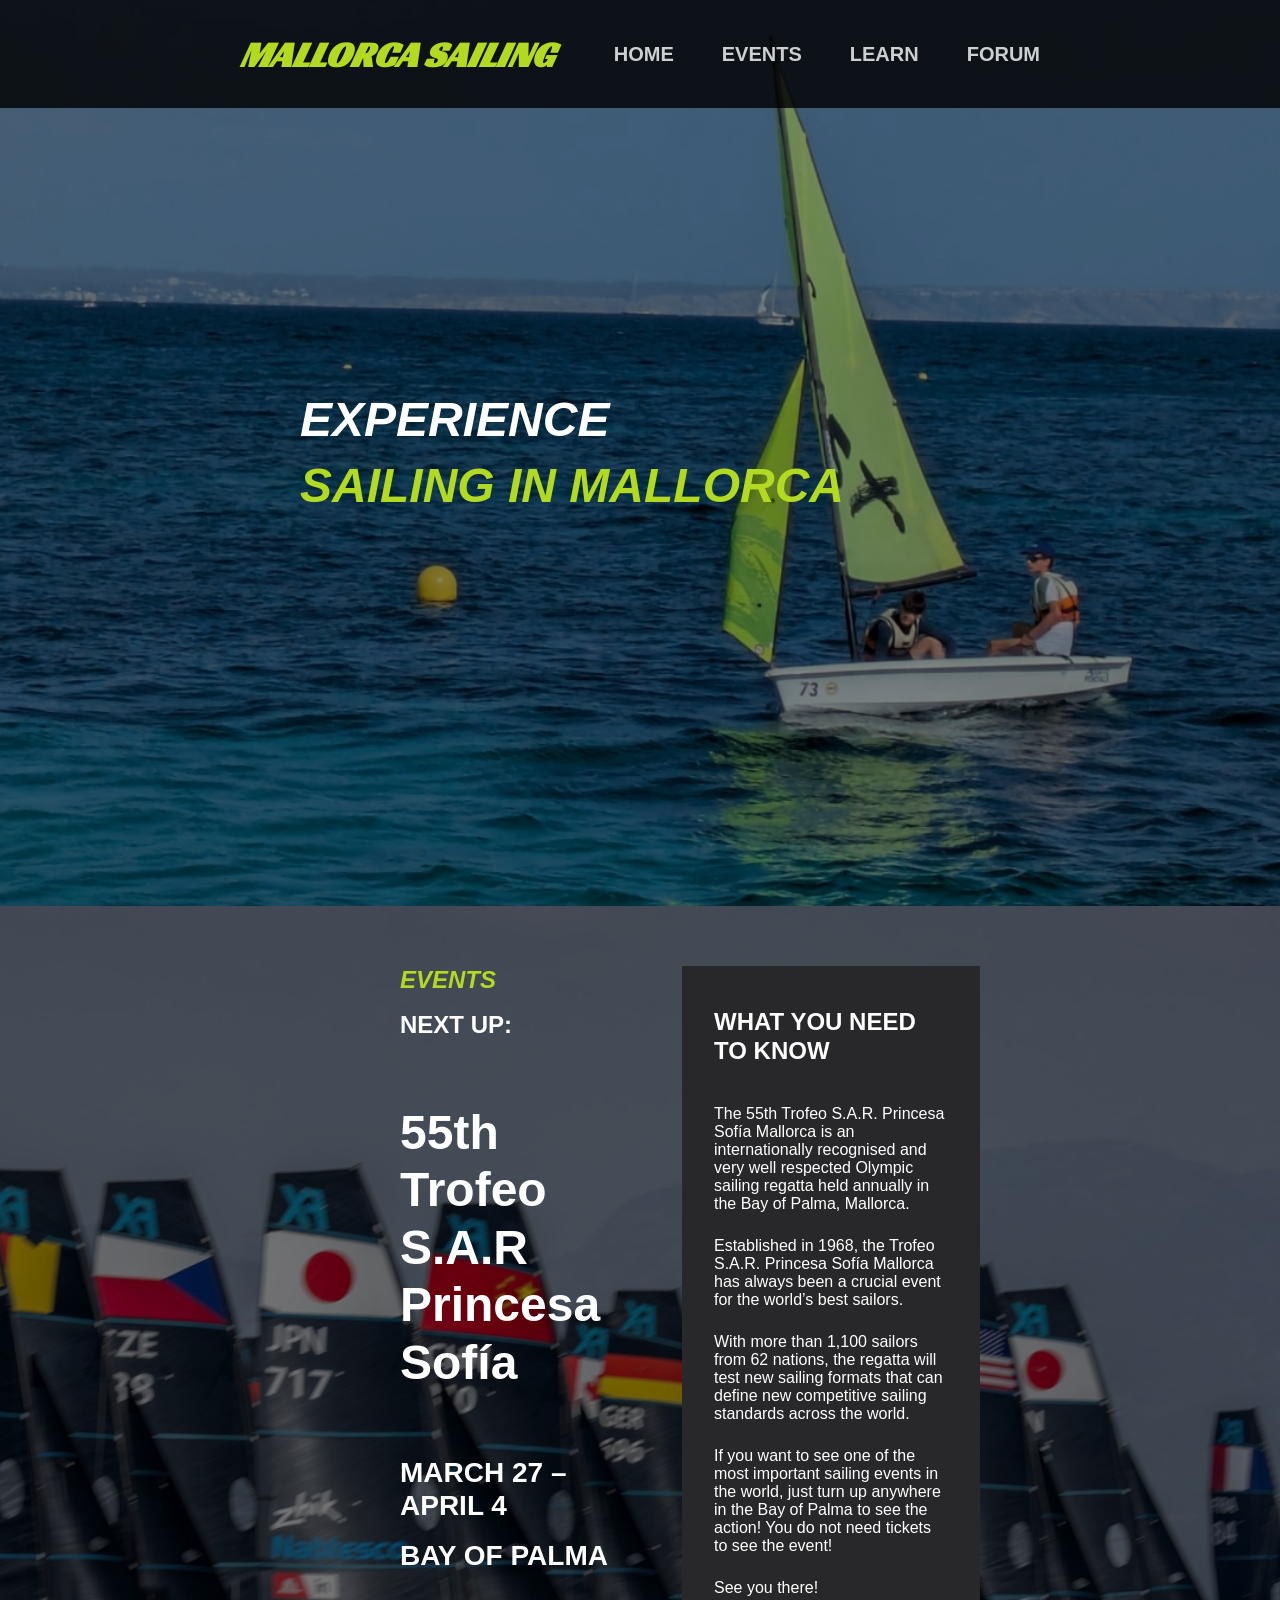
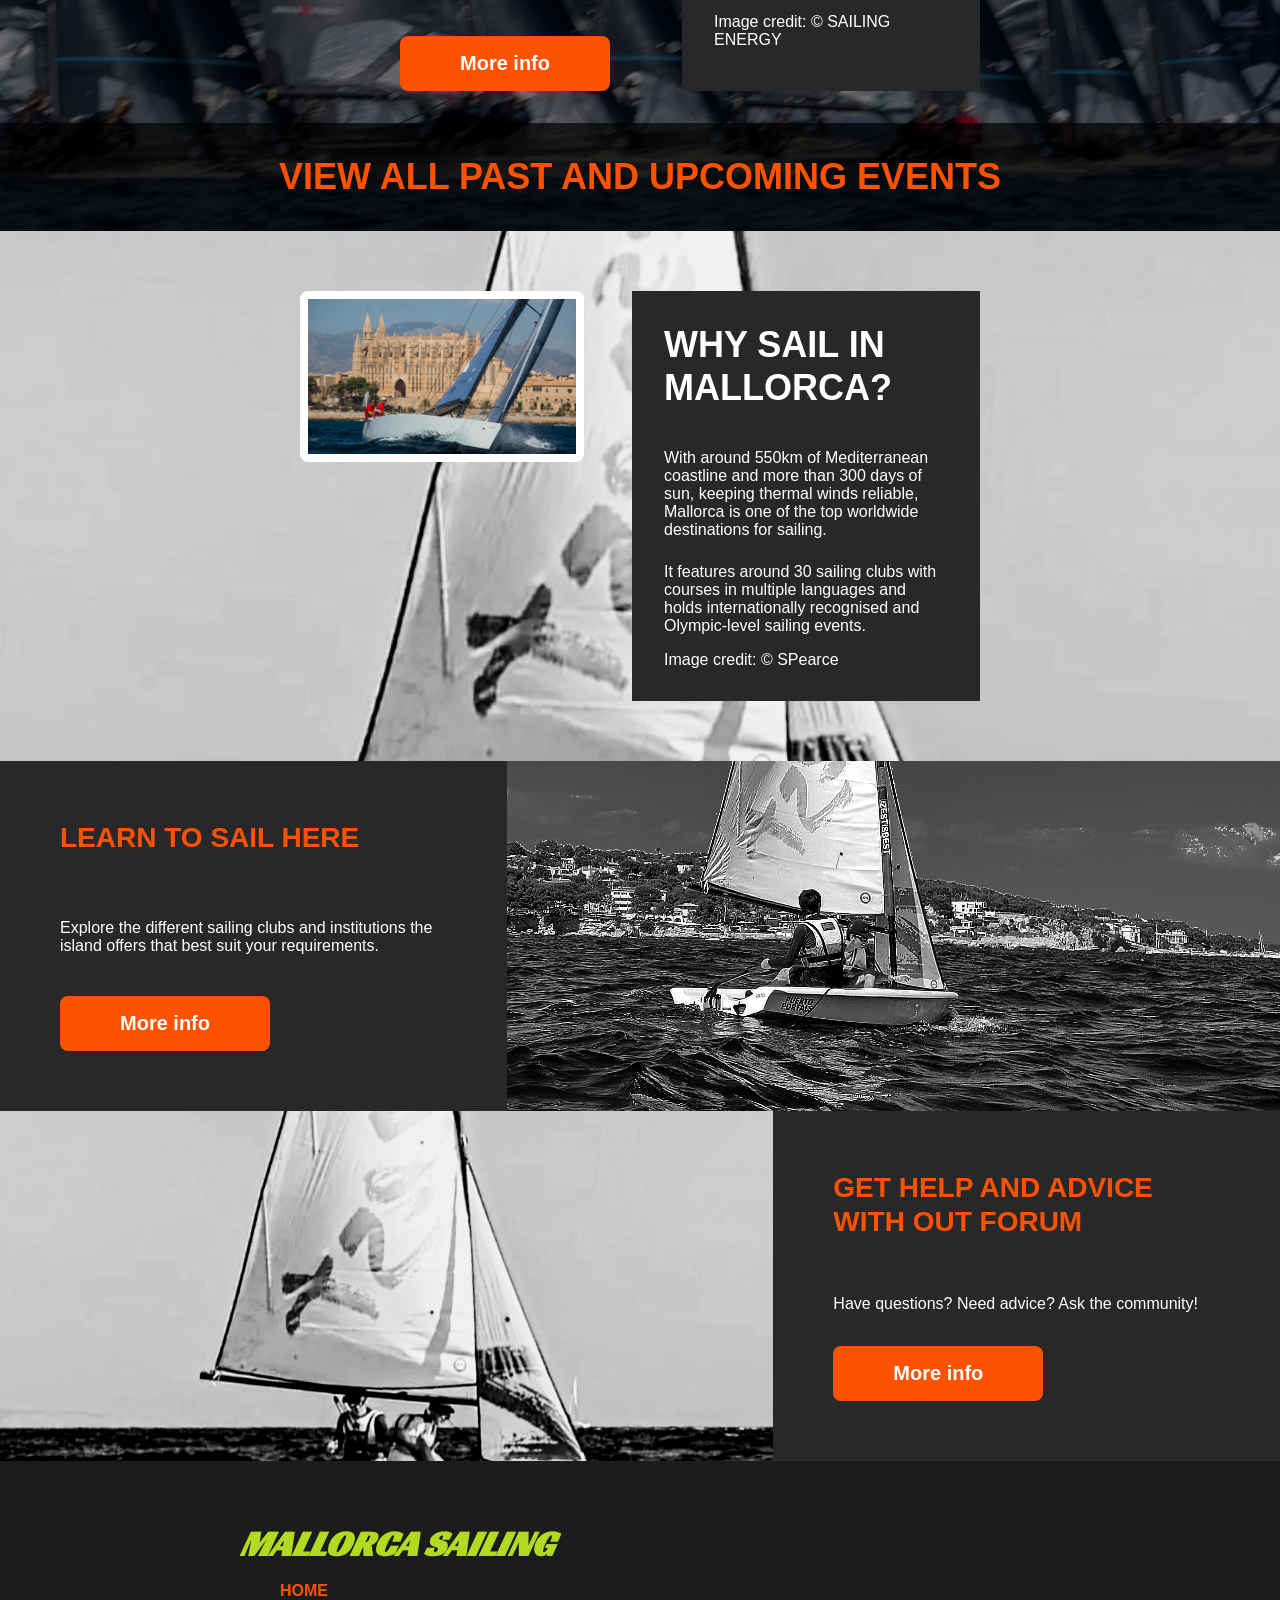
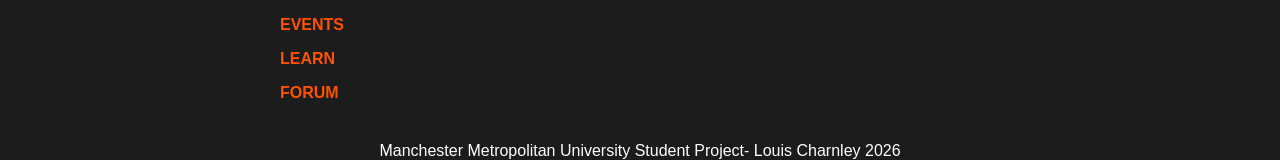
==== index.html @ 8bc92078 "Add files via upload" ====
<!DOCTYPE html>
<html lang="en">
<head>
    <meta charset="UTF-8">
    <meta name="viewport" content="width=device-width, initial-scale=1.0">
    <link href="https://fonts.googleapis.com/css2?family=Racing+Sans+One&display=swap" rel="stylesheet">
    <link rel="stylesheet" href="styles.css">
    <title>MALLORCA SAILING</title>
</head>
<body>
<!-- NAVIGATION BAR -->
<section class="navbar">
    <div class="navcontent">
        <div class="logo"><i>MALLORCA SAILING</i></div>

<!-- AI GENERATED CODE: ADDING A BURGER MENU FOR MOBILE DEVICES- this section displays the burger icon by styling span to look like lines in css -->
<button class="burger-menu" id="burgerBtn">
    <span></span>
    <span></span>
    <span></span>
</button>

<!-- END OF AI GENERATED CODE -->

        <nav class="defaultlink navbaroptions">
         <ul>
           <li><a href="index.html"><h6>HOME</h6></a></li>
           <li><a href="events.html"><h6>EVENTS</h6></a></li>
           <li><a href="learn.html"><h6>LEARN</h6></a></li>
           <li><a href="forum.html"><h6>FORUM</h6></a></li>
           
         </ul>
        </nav>
    </div>

<!-- AI GENERATED CODE: ADDING A BURGER MENU FOR MOBILE DEVICES- this section displays the nav options -->
<nav class="defaultlink mobile-menu" id="mobileMenu">
    <ul>
        <li><a href="index.html">HOME</a></li>
        <li><a href="events.html">EVENTS</a></li>
        <li><a href="learn.html">LEARN</a></li>
        <li><a href="forum.html">FORUM</a></li>
        
    </ul>
</nav>
<!-- END OF AI GENERATED CODE -->
</section>


<!-- HERO SECTION -->
<section class="herosection"> 
    <div class="herotext">
        <h1 class="experience"><i>EXPERIENCE</i></h1>
        <h1 class="mallorca"><i>SAILING IN MALLORCA</i></h1>
        
        
    </div>
</section>

<!-- FEATURED EVENT -->
<section class="trofeo">
    <div class="trofeotext">
        <div class="maindetails">
        <div class="groupedtext">    
            <h5 class="sailingeventstitle"><i>EVENTS</i></h5>
            <h5>NEXT UP:</h5>
        </div>
            
         <h2>55th Trofeo S.A.R Princesa Sofía</h2>
            <div class="groupedtext">
                <h4>MARCH 27 – APRIL 4</h4>
                <h4>BAY OF PALMA</h4>
            </div>
          <a href="eventpage.html"><button class="button1">More info</button></a>
        </div>

        <div class="textwithgreybackground">
            <h5>WHAT YOU NEED TO KNOW</h5>
            <p>The 55th Trofeo S.A.R. Princesa Sofía Mallorca is an internationally recognised and very well respected Olympic sailing regatta held annually in the Bay of Palma, Mallorca.</p>
            <p>Established in 1968, the Trofeo S.A.R. Princesa Sofía Mallorca has always been a crucial event for the world’s best sailors.</p>
            <p>With more than 1,100 sailors from 62 nations, the regatta will test new sailing formats that can define new competitive sailing standards across the world.</p>
            <p>If you want to see one of the most important sailing events in the world, just turn up anywhere in the Bay of Palma to see the action! You do not need tickets to see the event!</p>
            <p>See you there!</p>
            <p class="credit">Image credit: © SAILING ENERGY</p>
        </div>
    </div>
    <div class="defaultlink viewmore">
        <div class="viewmoretext"><a href="events.html"><h3>VIEW ALL PAST AND UPCOMING EVENTS</h3></a></div>
    </div>
</section>

<!-- WHY SAIL IN MALLORCA? SECTION -->
<section class="sailinginmallorca">
    <div class="sailingimagesection">
        <img class="sailingimage" src="images/about-sailing-in-mallorca.jpg" alt="front view of two people sailing">
        
    </div>
    <div class="textwithgreybackground">
        <h3>WHY SAIL IN MALLORCA?</h3>
        <p>With around 550km of Mediterranean coastline and more than 300 days of sun, keeping thermal winds reliable, Mallorca is one of the top worldwide destinations for sailing.</p>
        <p>It features around 30 sailing clubs with courses in multiple languages and holds internationally recognised and Olympic-level sailing events.</p>
        <p class="credit">Image credit: © SPearce</p>
    </div>
</section>


<!-- LEARN AND FORUM LINKS -->
<section class="overviewofsite">
    <div class="content1">
        <div class="textcontent">
             <div class="viewmoretext"><a href="learn.html"><h4>LEARN TO SAIL HERE</h4></a></div>
             <p>Explore the different sailing clubs and institutions the island offers that best suit your requirements.</p>
             <a href="learn.html"><button class="button1">More info</button></a>
        </div>
        <div class="indeximagesection">
             <img src="images/THISONEBW.png" alt="back view of two people sailing ">
        </div>
    </div>

    <div class="content1">
        <div class="indeximagesection">
             <img src="images/Screenshot_20260305_173916_Photo Editor(1).jpg" alt="side view of two people sailing">
        </div>
        <div class="textcontent">
             <div class="viewmoretext"><a href="forum.html"><h4>GET HELP AND ADVICE WITH OUT FORUM</h4></a></div>
             <p>Have questions? Need advice? Ask the community!</p>
             <a href="forum.html"><button class="button1">More info</button></a>
        </div>
    </div>
</section>
    

<!-- FOOTER -->
<footer>
    <div class="footercontent">
        <div class="footerrowitems">
             <div class="logo"><i>MALLORCA SAILING</i></div>
                <nav class="defaultlink footernavoptions">
                  <ul>
                     <li><a href="index.html">HOME</a></li>
                     <li><a href="events.html">EVENTS</a></li>
                     <li><a href="learn.html">LEARN</a></li>
                     <li><a href="forum.html">FORUM</a></li>
                  </ul>
                </nav>
        </div>

        <div class="copyright">
             <p>Manchester Metropolitan University Student Project- Louis Charnley 2026</p>
        </div>
    </div>
</footer>

<!-- AI GENERATED CODE: MAKING THE BURGER MENU FUNCTIONAL- this JS script will display the nav options when the burger button is clicked -->
<script>
    document.getElementById('burgerBtn').addEventListener('click', function() {
        document.getElementById('mobileMenu').classList.toggle('active');
    });
    
    // Optional: Close menu when a link is clicked
    document.querySelectorAll('.mobile-menu a').forEach(link => {
        link.addEventListener('click', function() {
            document.getElementById('mobileMenu').classList.remove('active');
        });
    });
</script>
<!-- END OF AI GENERATED CODE -->

</body>
</html>
---- styles.css ----
/*AI GENERATED CODE - Fixing the margin/ padding issue that caused a space around the aged -- "How do I remove the space around the edge of my website?" */
body, html {
    margin: 0;
    padding: 0;
}
/*END OF AI GENERATED CODE*/

:root {
    /* Color Palette */
    --primary-color: #B2DA21; /* Green */
    --secondary-color: #28282A; /* Dark Grey */
    --accent-color: #FF5200; /* Orange */
    --background-color: #f5f5f5; /* off-white */
    --navigation-background-color: rgba(0, 0, 0, 0.8); /* transparent black */
    --footer-background-color: #1C1C1C; /* Darker Grey */
    --text-color: #ffffff; /* pure white */

    /* Typography */
    --logo-font-family: 'Racing Sans One', sans-serif;
    --font-family: 'Bahnschrift', sans-serif;
    --secondary-font-family: 'Helvetica', sans-serif;

    --main-heading-font-size: 88px;
    --main-subheading-font-size: 48px;
    --logo-font-size: 36px;
    --primary-font-size: 36px;
    --secondary-font-size: 28px;
    --tertiary-font-size: 24px;
    --quaternary-font-size: 20px;
    --quinary-font-size: 16px;

    --heading-weight: 700;
    --navigation-weight: 400;

    /* Spacing */
    --small-spacing: 8px;
    --medium-spacing: 16px;
    --large-spacing: 24px;
    --xlarge-spacing: 32px;
    --xxlarge-spacing: 48px;

    /* Padding */
    --xsmall-padding: 8px;
    --small-padding: 16px;
    --regular-padding: 32px;
    --medium-padding: 60px;
    --large-padding: 240px;
    --xlarge-padding: 300px;
    --xxlarge-padding: 400px;

    /* Border Radius */
    --border-radius: 8px;
    --larger-border-radius: 16px;

    /*Margin*/
    --small-margin: 8px;
    --medium-margin: 16px;
    --large-margin: 24px;    


}

/*--GLOBAL TYPOGRAPHY STYLES--*/

h1, h2, h3, h4, h5, h6 {
    font-family: var(--font-family);
    margin: 0;
    margin-bottom: var(--medium-spacing);
    line-height: 1.2;
}

h1 {
    font-size: var(--main-heading-font-size);
}

h2 {
    font-size: var(--main-subheading-font-size);
}

h3 {
    font-size: var(--primary-font-size);
}   

h4 {
    font-size: var(--secondary-font-size);
}   

h5 {
    font-size: var(--tertiary-font-size);
}

h6 {
    font-size: var(--quaternary-font-size);
}   


p {
    font-family: var(--secondary-font-family);
    font-size: var(--quinary-font-size);
    margin: 0;
    margin-top: var(--small-spacing);
}

a {
    color: var(--accent-color);
    font-weight: var(--heading-weight);
    font-family: var(--secondary-font-family);
    text-decoration: underline rgba(255, 82, 0, 0);
    text-decoration-thickness: 3px;
    text-underline-offset: 3px;
    transition: color 0.3s ease, text-decoration-color 0.3s ease;
}

a:hover {
    color: var(--accent-color);
    text-decoration-color: rgba(255, 82, 0, 1);
}




/*-----------------------------NAVIGATION BAR AND FOOTER (USED THROUGHOUT ALL PAGES)-----------------------------*/

/*--NAVIGATION BAR--*/

    


.navbar {
    background-color: var(--navigation-background-color);
    color: var(--text-color);
    display: flex;
    padding: var(--xsmall-padding) var(--large-padding);
    position: fixed;
    top: 0;
    left: 0;
    right: 0;
    z-index: 1000;
}


/*AI GENERATED CODE - Putting the navigation options next to the logo rather than under it -- "Why are my nav options under the logo?" */
.navcontent {
    display: flex;
    justify-content: space-between;
    align-items: center;
    width: 100%;
}
/*END OF AI GENERATED CODE*/


.burger-menu {
    display: none; /* Hidden on desktop */
}

.mobile-menu {
    display: none; /* Hidden by default */
}


.logo {
    font-family: var(--logo-font-family);
    font-size: var(--logo-font-size);
    color: var(--primary-color);
    font-weight: var(--heading-weight);
}


.navbaroptions ul {
    display: flex;
    list-style: none;
    gap: var(--xxlarge-spacing);
    
}

.navbaroptions a {
    color: rgba(255, 255, 255, 0.8);
    padding: var(--small-padding) var(--small-padding);
    /*AI GENERATED CODE - Adjusting underline gap and thickness -- "How do I make the text decoration underline be further apart from the word and thicker?" */
    text-underline-offset: 8px;
    text-decoration-thickness: 3px;
    /*END OF AI GENERATED CODE*/
}

.navbaroptions h6 {
    margin-bottom: 0;
}

.defaultlink a:hover {
    color: rgba(255, 255, 255, 1);
    text-decoration-color: rgba(255, 255, 255, 1);
}

.primarylink a:hover {
    color: var(--accent-color);
    text-decoration-color: rgba(255, 82, 0, 1);
}

.secondarylink a:hover {
    color: var(--secondary-color);
    text-decoration: underline rgba(65, 64, 68 , 1);
}

/*--END OF NAVIGATION BAR--*/

/*--FOOTER--*/
.footercontent {
    background-color: var(--footer-background-color);
    color: var(--text-color);
    display: flex;
    flex-direction: column;
    padding: var(--medium-padding) var(--large-padding);
    font-family: var(--secondary-font-family);
    font-size: var(--quinary-font-size);
    gap: var(--medium-spacing);
}
.footernavoptions ul {
    display: flex;
    flex-direction: column;
    list-style: none;
    gap: var(--medium-spacing);
}

.copyright {
    display: flex;
    justify-content: center;
    align-items: center;
    margin-bottom: calc(var(--medium-padding) * -1);
}

/*END OF FOOTER--*/

/*-----------------------------END OF NAVIGATION BAR AND FOOTER (USED THROUGHOUT ALL PAGES)-----------------------------*/


/*-----------------------------HOME PAGE STYLES-----------------------------*/


/*--HERO SECTION--*/
.herosection {
    min-height: 34vh;
    background-image: url('images/sail2.png');
    background-size: cover;
    background-position: center;
    display: flex;
    flex-direction: column;
    justify-content: center;
    align-items: flex-start;
    padding: var(--xlarge-padding);
    margin-top: 0px;
}

.herotext {
    font-family: var(--font-family);
    display: flex;
    flex-direction: column;
    gap: var(--small-spacing);
}

.mallorca {
    color: var(--primary-color);
    font-size: var(--main-subheading-font-size);
    font-weight: var(--heading-weight);
    margin: 0;
}


.experience {
    color: var(--text-color);
    font-size: var(--main-subheading-font-size);
    font-weight: var(--heading-weight);
    margin: 0;
}
/*--END OF HERO SECTION--*/

/*--UPCOMING EVENT INFORMATION--*/
.trofeo {
    background-image: url('images/3252053.png');
    background-size: cover;
    background-position: center;
    color: var(--text-color);
    padding: var(--medium-padding) var(--xlarge-padding) 0 var(--xxlarge-padding);
}

.trofeotext {
    display: flex;
    flex-direction: row;
    flex-wrap: wrap;
    gap: var(--xxlarge-spacing);
}


.maindetails {
    display: flex;
    flex-direction: column;
    gap: var(--xxlarge-spacing);
    flex: 1;
    min-width: 200px;
}

.groupedtext {
    display: flex;
    flex-direction: column;
    gap: var(--xsmall-spacing);
}

.sailingeventstitle {
    color: var(--primary-color);
}

.button1 {
    background-color: var(--accent-color);
    color: var(--text-color);
    padding: var(--small-padding) var(--medium-padding);
    border: none;
    border-radius: var(--border-radius);
    font-family: var(--secondary-font-family);
    font-size: var(--quaternary-font-size);
    cursor: pointer;
    transition: background-color 0.3s ease;
    width: fit-content;
    font-weight: var(--heading-weight);
}

.button1:hover {
    background-color: var(--footer-background-color);
    color: var(--primary-color);
}

.moredetails {
    display: flex;
    flex-direction: column;
    background-color: var(--secondary-color);
    padding: var(--small-padding);
    flex: 1;
}

.viewmore {
    margin-top: var(--xlarge-spacing);
    background-color: rgba(0, 0, 0, 0.7);
    color: var(--accent-color);
    padding: var(--regular-padding) var(--medium-padding);
    border: none;
    font-family: var(--secondary-font-family);
    font-size: var(--tertiary-font-size);
    display: flex;
    justify-content: center;
    align-items: center;
    /*AI ADVICE (PULLED CODE)- Not automatically generated, I chose this method to get the .viewmore seection to ignore the padding rules set in the .trofeo section.*/
    margin-left: calc(var(--xxlarge-padding) * -1);
    margin-right: calc(var(--xlarge-padding) * -1);
    /*END OF AI-PULLED CODE*/
}

.viewmore h3 {
    margin-bottom: 0;
}
.viewmoretext h3 {
    margin-bottom: 0;
}
/*--END OF UPCOMING EVENT INFORMATION--*/
/*--WHY SAIL IN MALLORCA SECTION--*/
.sailinginmallorca {
    background-image: url('images/Screenshot_20260305_173916_Photo\ Editor\(1\).jpg');
    background-size: cover;
    background-position: center;
    color: var(--text-color);
    padding: var(--medium-padding) var(--xlarge-padding) ;
    display: flex;
    flex-direction: row;
    gap: var(--xxlarge-spacing);
    flex-wrap: wrap;
    
}

.textwithgreybackground {
    display: flex;
    justify-content: center;
    align-items: left;
    background-color: var(--secondary-color);
    flex-direction: column;
    width: 100%;
    padding: var(--regular-padding);
    color: var(--text-color);
    gap: var(--medium-spacing);
    flex: 1;
    min-width: 200px;
}

.sailingimagesection {
    display: flex;
    flex-direction: column;
    flex:1;
    min-width: 200px;
}

.sailingimage {
    border-color: var(--text-color);
    border-style: solid;
    border-width: 8px;
    border-radius: var(--border-radius);
    max-width: 100%;
    object-fit: scale-down;
}

.credit {
    height: auto;
    margin: 0;
}
    
.sailinginmallorcatext p {
    margin: 0;
}
/*--END OF WHY SAIL IN MALLORCA SECTION--*/
/*--OVERVIEW OF MALLORCA SAILING--*/
.overviewofsite {
    background-color: var(--background-color);
    display: flex;
    flex-direction: column;
}

.content1 {
    background-color: var(--secondary-color);
    display: flex;
    flex-direction: row;
    max-height: 350px;
    height: 100%;
}

.textcontent {
    display: flex;
    flex-direction: column;
    justify-content: space-between;  
    gap: var(--medium-spacing);
    padding: var(--medium-padding);
    color: var(--text-color);
    flex: 1;
}

.textcontent button {
    margin-top: auto;
} 

.indeximagesection {
    display: flex;
    flex: 2;
    
    
}


.indeximagesection img {
    width: 100%;
    height: 100%;
    object-fit: cover;
    object-position: center 70%;

}
/*END OF AI GENERATED CODE*/



/*--END OF OVERVIEW OF MALLORCA SAILING--*/




/*-----------------------------END OF HOME PAGE STYLES-----------------------------*/

/*-----------------------------EVENTS STYLES-----------------------------*/

/*--HERO SECTION--*/
.herosection2 {
    /*AI TIP - I wanted to add a dark overlay to the background image to make the text more readable without having to add a separate element - AI Prompt: "can this work? background-image: url('images/THISONE.jpg') rgba(0, 0, 0, 0.5);" */
    background: linear-gradient(rgba(0, 0, 0, 0.5), rgba(0, 0, 0, 0.5)), url('images/THISONE.jpg');
    /*END OF AI TIP*/
    background-size: cover;
    background-position: bottom;
    display: flex;
    flex-direction: column;
    justify-content: left;
    align-items: left;
    text-align: left;
    padding: var(--small-padding) var(--xlarge-padding) ;
    margin-top: 0px;
    height: 300px;
}

.herotext2 {
    margin-top: 200px;
    color: var(--text-color);
    font-family: var(--font-family);
    font-size: var(--primary-font-size);
    display: flex;
    flex-direction: column;
    gap: var(--small-spacing);
}
/*END OF HERO SECTION--*/
/*--SECONDARY NAVIGATION--*/

/*AI GENERATED CODE - Fixing the issue of the nav options not going to the left and the search bar not going to the right -- "What css rules above are stopping the search bar from appearing to the right side?" */
.secondarynav {
    display: flex;
    flex-direction: row;
    background-color: var(--background-color);
    padding: var(--medium-padding) var(--xlarge-padding);
    
}
/*END OF AI GENERATED CODE*/

.secondarynavcontent {
    display: flex;
    width: 100%;
    justify-content: space-between;
    flex-wrap: wrap;
    gap: var(--medium-spacing);
}

.secondarynavcontent ul {
    display: flex;
    flex-direction: row;
    list-style: none;
    gap: var(--large-spacing);
    margin: 0;
    padding: 0;
}




/*AI GENERATED CODE - I tried to designate one of the nav options selected by default and therefore appear differently to the others but it isnt showing differently, why?" */
.secondarynavcontent a.selected {
/*END OF AI GENERATED CODE*/
    color: var(--accent-color);
    text-decoration: underline var(--accent-color);
    text-decoration-thickness: 3px;
    text-underline-offset: 3px;
}

/*AI GENERATED CODE - Fixing the issue of the nav options not going to the left and the search bar not going to the right -- "What css rules above are stopping the search bar from appearing to the right side?" */
.sncoptions {
    display: flex;
    align-items: center;
    justify-content: flex-start;
}


.searchbar {
    display: flex;
    align-items: center;
    justify-content: flex-end;
}

.searchbar input {
    padding: var(--small-padding);
    width: 400px;
    border: 1px solid var(--secondary-color);
    font-family: var(--secondary-font-family);
    font-size: var(--quaternary-font-size);
}
.searchbar button {
    background-color: var(--accent-color);
    color: var(--text-color);
    font-weight: var(--heading-weight);
    border: 1px solid var(--accent-color);
    padding: var(--small-padding) var(--small-padding);
    font-family: var(--secondary-font-family);
    font-size: var(--quaternary-font-size);
    cursor: pointer;
    transition: background-color 0.3s ease;
}

.searchbar button:hover {
    background-color: var(--footer-background-color);
    color: var(--primary-color);
    border: 1px solid var(--footer-background-color);
}
/*END OF AI GENERATED CODE*/
/*--END OF SECONDARY NAVIGATION--*/
/*--EVENT CARDS--*/

.events {
    background-color: var(--secondary-color);
    display: flex;
    flex-direction: column;
    gap: var(--medium-spacing);
    padding: var(--medium-padding) var(--xlarge-padding);
}

.eventstitle {
    color: var(--primary-color);
    font-family: var(--font-family); 
}

.eventcardlayout {
    display: grid ;
    grid-template-columns: repeat(3, 2fr); 
    gap: var(--medium-spacing);
    justify-content: center;
    align-items: center;
    flex-wrap: wrap; 
    width: 100%;
}

.eventcard {
    background-color: var(--background-color);
    display: flex;
    flex-direction: column;
    flex-grow: 1;
    flex-shrink: 1;
    overflow: hidden;
    padding: var(--small-padding);
    border-radius: var(--border-radius);
    min-height: 550px;
    min-width: 300px;
    box-shadow: #1C1C1C 0px 4px 8px, #1C1C1C 0px 6px 20px;
}

.eventcardcontent {
    display: flex;
    flex-direction: column;
    flex: 1;
    gap: var(--small-spacing);
    color: var(--footer-background-color);
}

.eventtitle h3 {
    font-family: var(--font-family); 
    font-size: var(--secondary-font-size);      
}

.detailsandsaveoption {
    display: flex;
    flex-direction: row;
    justify-content: space-between;
    align-items: flex-start;
    flex-wrap: wrap;
}

.details {
    display: flex;
    flex-direction: column;
    gap: 0px ;
}

.details h6 {
    margin-bottom: 0;
}


.eventimage img {
    width: 100%;
    border-radius: var(--border-radius);
}

.eventdescription {
    font-family: var(--secondary-font-family);
    font-size: var(--quinary-font-size);
    margin-top: 12px;
    /*AI GENERATED CODE - Fixing the issue of the content in the event cards being at different heights -- "How do I get the .eventimage img,, .eventdescription, and the .learnmore to align with each other across all cards?" */
    flex: 1;
    /*END OF AI GENERATED CODE*/
}

.saveoption {
    display: flex;
    align-items: center;
    gap: 4px;
    color: var(--accent-color);
}

.learnmore a {
    display: flex;
    align-items: center;
}

.learnmore {
    display: flex;
    justify-content: center;
    align-items: center;
    gap: 8px;
    color: var(--accent-color);
}

.material-symbols-outlined {
    display: flex;
    align-items: center;
    font-size: none;
    font-weight: none;
}


.loadmorecard .largearrow {
        font-size: var(--main-heading-font-size);
        font-weight: var(--heading-weight);
    }



.loadmorecard {
    height: 582px;
    box-shadow: #1C1C1C 0px 4px 8px, #1C1C1C 0px 6px 20px;
    background-color: var(--primary-color);
    color: var(--secondary-color);
    font-weight: var(--heading-weight);
    display: flex;
    flex-direction: column;
    padding: var(--small-padding);
    border-radius: var(--border-radius);
    border: none;
    cursor: pointer;
    justify-content: center;
    align-items: center;
    transition: background-color 0.3s ease, color 0.3s ease;
}


.loadmorecard:hover {
    background-color: var(--footer-background-color);
    color: var(--primary-color);
}
/*END OF EVENT CARDS--*/

/*-----------------------------END OF EVENTS STYLES-----------------------------*/

/*----------------------------- S.A.R EVENTPAGE STYLES-----------------------------*/

/*--BACK BUTTON AND HERO SECTION--*/

.backbuttonarea {
    display: flex;
    align-items: center;
    gap: var(--small-spacing);
    padding: var(--medium-padding) var(--xlarge-padding);
    margin-top: 90px;
}



.eventherosection {
    display: flex;
    flex-direction: column;
    justify-content: left;
    align-items: left;
    text-align: left;
    padding: var(--small-padding) var(--xlarge-padding) ;
    color: var(--footer-background-color);
}

/*END OF BACK BUTTON AND HERO SECTION--*/
/*--EVENT CONTENT--*/
.eventcontent {
    display: flex;
    flex-direction: column;
    gap: var(--medium-spacing);
    padding: var(--medium-padding) var(--xlarge-padding);
    color: var(--footer-background-color);
    
}

.eventcontentflex1 {
    display: flex;
    flex-direction: row;
    gap: var(--xxlarge-spacing);
    
}

.whatisit {
    display: flex;
    flex-direction: column;
    gap: var(--small-spacing);
    flex: 1;
    
}

.eventcontentimage {
    display: flex;
    flex-direction: column;
    flex: 1;
    
}

.eventcontentimage img {
    width: 100%;
    border-radius: var(--border-radius);
}
.eventcontentflex2 {
    display: flex;
    flex-direction: row;
    gap: var(--xxlarge-spacing);
}

.flexrow {
    display: flex;
    flex-direction: row;
}



/*MAP AND WEATHER API SECTION*/
#map { min-height: 200px;
flex: 1 }
.weather-card {
  font-family: sans-serif;
  background: var(--secondary-color);
  padding: 20px;
  max-width: 300px;
  box-shadow: 0 4px 6px rgba(0,0,0,0.1);
  flex:1;
  color: var(--primary-color);
}


.data-point {
  display: flex;
  justify-content: space-between;
  margin: 10px 0;
  border-bottom: 1px solid #ddd;
}

/*END OF MAP AND WEATHER API SECTION*/

.otherupcomingevents {
    display: flex;
    flex-direction: column;
    gap: var(--medium-spacing);
    padding: var(--medium-padding) var(--xlarge-padding);
}
/*END OF EVENT CONTENT--*/
/*-----------------------------END OF EVENT PAGE STYLES-----------------------------*/

/*-----------------------------LEARN STYLES-----------------------------*/

/*--LEARN INTRODUCTION SECTION--*/
.learnintro {
    background-image: url('images/learnbg.png');
    background-size: cover;
    background-position: bottom;
    min-height: 300px;
}

.learncontent {
    display: flex;
    flex-direction: column;
    gap: var(--medium-spacing);
    padding: var(--medium-padding) var(--xlarge-padding);
    

}

.learnimagesandquote {
    display: flex;
    flex-direction: row;
    gap: var(--xxlarge-spacing);
    align-items: center;
    flex-wrap: wrap;
}
.learnimagesandquote img {
    width: 300px;
    height: 300px;
    object-fit: cover;
    border-radius: var(--border-radius);
    flex: 1;
}
.learnimagesandquote .quote {
    flex: 1;
    color: var(--text-color);
    background-color: var(--navigation-background-color);
    padding: var(--small-padding);
    border-radius: var(--border-radius);
}
/*--END OF LEARN INTRODUCTION SECTION--*/
/*--HEADING AND FILTER OPTIONS--*/

.headingandfilter {
    display: flex;
    flex-direction: row;
    gap: var(--xxlarge-spacing);
    align-items: center;
    padding: var(--medium-padding) var(--xlarge-padding);
    flex-wrap: wrap;
}
/*END OF HEADING AND FILTER OPTIONS--*/
/*--CLUBS SECTION--*/

.clubs {
    display: flex;
    flex-direction: column;
    gap: var(--medium-spacing);
    padding: var(--medium-padding) var(--xlarge-padding);
}

.clubsection {
    display: flex;
    flex-direction: row;
    gap: var(--xxlarge-spacing);
    align-items: center;
    flex-wrap: wrap;
}

.clubsectiontext {
    display: flex;
    flex-direction: column;
    color: var(--footer-background-color);
    flex: 1;
    gap: var(--small-spacing);
}
.clubsection img {
    width: 500px;
    height: 300px;
    object-fit: scale-down;
    border-radius: var(--border-radius);
    flex: 1;
}

.tags {
    display: flex;
    flex-direction: row;
    gap: var(--small-spacing);
    flex-wrap: wrap;
}

.tag {
    background-color: var(--secondary-color);
    color: var(--text-color);
    border-radius: var(--larger-border-radius);
    padding: var(--xsmall-padding) var(--small-padding);
    font-family: var(--secondary-font-family);
}

.divider {
    height: 2px;
    background-color: var(--secondary-color);
    margin: var(--medium-spacing) 0;
}
/*--END OF CLUBS SECTION--*/

/*-----------------------------END OF LEARN STYLES-----------------------------*/

/*-----------------------------FORUM STYLES-----------------------------*/

/*--CREATE POST SECTION--*/
.createpost {
    padding: var(--xsmall-padding) var(--xlarge-padding);
}
/*END OF CREATE POST SECTION--*/
/*--FORUM CONTENT--*/

.forumcontent {
    display: flex;
    flex-direction: column;
    gap: var(--medium-spacing);
    padding: var(--medium-padding) var(--xlarge-padding);
}

.forumpostcard {
    background-color: var(--secondary-color);
    display: flex;
    flex-direction: column;
    gap: var(--large-spacing);
    padding: var(--regular-padding) var(--medium-padding);
    border-radius: var(--larger-border-radius);
    box-shadow: #1C1C1C 0px 4px 8px, #1C1C1C 0px 6px 20px;
}

.forumpost {
    font-family: var(--secondary-font-family);
    font-size: var(--quinary-font-size);
    color: var(--text-color);
}

.forumpostdetails {
    display: flex;
    flex-direction: row;
    gap: var(--medium-spacing);
    align-items: center;
    justify-content: flex-end;
}

.pageselector {
    display: flex;
    flex-direction: row;
    justify-content: center;
}

.pageselectorcontent {
    display: flex;
    flex-direction: row;
    gap: var(--xlarge-spacing);
    margin-bottom: var(--large-margin);
}
/*END OF FORUM CONTENT--*/

/*-----------------------------END OF FORUM STYLES-----------------------------*/


























































@media (max-width: 1024px) {

.navbar {
    padding: var(--small-padding) var(--small-padding);
}

/*---------------------burgermenu css---------------------*/

.burger-menu {
    display: flex;
    flex-direction: column;
    background: none;
    border: none;
    cursor: pointer;
    gap: 6px;
}

.burger-menu span {
    width: 25px;
    height: 3px;
    background-color: #ffffff;
    border-radius: 2px;
    transition: 0.3s;
}

.navbaroptions {
    display: none; /* Hide desktop menu on mobile */
}

.mobile-menu {
    display: none;
    position: absolute;
    top: 76px;
    left: 50%;    /* as I cannot have flex display and therefore use flex-end to position the menu, by using left and right margins and setting percentages I can, not only position the nav options, but i can determine the width too */
    right: 0;
    background-color: var(--footer-background-color);
    padding: 20px;
}

.mobile-menu.active {
    display: flex;
}

.mobile-menu ul {
    display: flex;
    flex-direction: column;
    list-style: none;
    gap: var(--xlarge-spacing);
}

.mobile-menu a {
    color: var(--text-color);
}

/*---------------------burgermenu css---------------------*/


    .herosection { 
         padding: var(--large-padding) var(--medium-padding) 
    }

    .trofeo {
        padding: var(--medium-padding) var(--medium-padding) 0 var(--medium-padding);
        gap: var(--small-spacing);
    }

    .maindetails {
        gap: var(--medium-spacing);
    }

    .viewmore {
        margin-left: calc(var(--medium-padding) * -1);
        margin-right: calc(var(--medium-padding) * -1);
    }
    

    .content1 {
        max-height: 400px;
    }


    .sailinginmallorca {
        padding: var(--small-padding) var(--medium-padding);
    }

    .footercontent {
        padding: var(--medium-padding) var(--medium-padding);
    }


/*EVENTS PAGE*/

    .herosection2 {
        padding: var(--medium-padding) var(--medium-padding);
    }

    .secondarynav {
        padding: var(--medium-padding) var(--medium-padding);
    }

    .secondarynavcontent {
        width: auto;
    }
    .secondarynavcontent ul{
        gap: auto;
    }

    .secondarynavcontent a{
        text-align: center;
    }

    .secondarynavcontent a.selected, a {
    text-underline-offset: 3px;
    
    }

    .searchbar input {
        width: auto;
    }
    .events {
        padding: var(--medium-padding) var(--medium-padding);
    }

    .eventcardlayout {
        grid-template-columns: repeat(2, 1fr); 
    }

/*LEARN PAGE*/

       .learncontent {
        padding: var(--medium-padding) var(--large-padding);
    }

    .learnimagesandquote {
        gap: var(--large-spacing);
    }
    .headingandfilter {
        padding: var(--medium-padding) var(--medium-padding);
        gap: var(--large-spacing);
        display: flex;
        justify-content: center;


    }

    .clubs {
        padding: var(--small-padding) var(--medium-padding);
        
    }

     .clubsection {
        gap: var(--large-spacing);
        
    }

    .clubsection img {
        width: 100%;
        height: auto;
    }


        /*FORUM PAGE*/

    .createpost {
        padding: var(--small-padding) var(--large-padding);
    }

    .forumcontent {
        padding: var(--medium-padding) var(--large-padding);
    }

     .forumpostcard {
        padding: var(--medium-padding) var(--medium-padding);
        min-width: 350px;
    }


  /*EVENTPAGE TROFEO PAGE*/

    .backbuttonarea {
        padding: var(--small-padding) var(--medium-padding);
    }
    .eventherosection {
    padding: var(--small-padding) var(--medium-padding) ;
    }
    .eventcontent {
        padding: var(--medium-padding) var(--medium-padding);
    }

    .eventcontentflex1 {
    display: flex;
    flex-direction: column;
    gap: var(--large-spacing);
    }

    .eventcontentflex2 {
    display: flex;
    flex-direction: column;
    gap: var(--large-spacing);
    }
    
    .otherupcomingevents {
        padding: var(--medium-padding) var(--medium-padding);
    }




}

@media (max-width: 768px) {




    .herosection { 
        padding: var(--large-padding) var(--medium-padding) 
    }


    .maindetails {
        gap: var(--small-spacing);
    }

    .viewmore {
        margin-left: calc(var(--medium-padding) * -1);
        margin-right: calc(var(--medium-padding) * -1);
    }

    .content1 {
        max-height: 600px;
    }


    .sailinginmallorca {
        padding: var(--small-padding) var(--small-padding);
    }

    .footercontent {
        padding: var(--medium-padding) var(--medium-padding);
    }



    /*EVENTS PAGE*/

    .herosection2 {
        padding: var(--small-padding) var(--medium-padding);
    }

    .secondarynav {
        padding: var(--small-padding) var(--medium-padding);
    }

    .secondarynavcontent {
        width: auto;
    }
    .secondarynavcontent ul{
        gap: auto;
    }

    .secondarynavcontent a{
        text-align: center;
    }

    .secondarynavcontent a.selected, a {
    text-underline-offset: 3px;
    
    }

    .searchbar input {
        width: auto;
    }
    .events {
        padding: var(--medium-padding) var(--medium-padding);
    }

    .eventcardlayout {
        grid-template-columns: 1fr; 
    }

    /*LEARN PAGE*/
    .learncontent {
        padding: var(--medium-padding) var(--medium-padding);
    }

    .learnimagesandquote {
        gap: var(--medium-spacing);
    }
    .headingandfilter {
        padding: var(--small-padding) var(--medium-padding);
        gap: var(--medium-spacing);

    }

    .clubs {
        padding: var(--medium-padding) var(--medium-padding);
    }

     .clubsection {
        gap: var(--medium-spacing);
    }

    .clubsection img {
        width: 100%;
        height: auto;
    }

    /*FORUM PAGE*/

    .createpost {
        padding: var(--xsmall-padding) var(--medium-padding);
    }

    .forumcontent {
        padding: var(--medium-padding) var(--medium-padding);
    }

     .forumpostcard {
        padding: var(--medium-padding) var(--medium-padding);
        min-width: 250px;
    }

/*EVENTPAGE PAGE not chnaged for phone size (no need)*/

}


@media (max-width: 425px) {

    .navbar {
    padding: var(--xsmall-padding) var(--small-padding);
}






    .herosection { 
         padding: var(--medium-padding) var(--small-padding);
         min-height: 30vh;
    }

    .trofeo {
        padding: var(--small-padding) var(--small-padding) 0 var(--small-padding);
        gap: var(--small-spacing);
    }

    .maindetails {
        gap: var(--small-spacing);
    }


    .viewmore {
        margin-left: calc(var(--small-padding) * -1);
        margin-right: calc(var(--small-padding) * -1);
    }

    .sailinginmallorca {
        padding: var(--small-padding);
        gap: var(--small-spacing);
    }

    

    .textwithgreybackground{
        
        padding: var(--small-padding);
    }

    .sailinginmallorca .textwithgreybackground h3 {
        font-size: var(--tertiary-font-size);
    }


    

    



    .content1 {
        display: flex;
        max-height: 600px;
        flex-direction: column;
        overflow: hidden;
    }

    .textcontent {
    gap: var(--small-spacing);
    padding: var(--small-padding);
}

    .indeximagesection {
        flex-direction: column;
    }

    .footercontent {
        padding: var(--medium-padding) var(--small-padding);
        gap: var(--small-spacing);
    }


/*EVENTS PAGE*/

    .herosection2 {
        padding: var(--small-padding) var(--small-padding);
        height: 250px;
    }

    .secondarynav {
        padding: var(--small-padding) var(--small-padding);
        display: flex;
        flex-direction: column;
        flex-wrap: nowrap;
    }

    .secondarynavcontent {
        width: auto;
        gap: var(--small-spacing);
    }
    .secondarynavcontent ul{
        gap: var(--small-spacing);
    }

    .secondarynavcontent a{
        text-align: center;
        text-underline-offset: 2px;
    }



    .sncoptions ul{
        display: flex;
        flex-direction: column;
        gap: var(--xsmall-spacing);
    }

    .sncoptions ul li{
        display: flex;
        justify-content: flex-start;
    }

    .searchbar {
        width: 100%;
        justify-content: flex-start;
    }

    .searchbar input {
        width: 100%;
        max-width: 100%;
    }
    .events {
        padding: var(--small-padding) var(--small-padding);
        gap: var(--small-spacing);
    }

    .eventcardlayout {
        grid-template-columns: 1fr; 
        gap: var(--small-spacing);
    }

    .eventcard {
        min-height: 450px;
        min-width: unset;
    }

    .loadmorecard {
        height: 450px;
    }

    .forumpostdetails {
        display: flex;
        flex-wrap: wrap;
        gap: var(--small-spacing);
    }

/*LEARN PAGE*/

       .learncontent {
        padding: var(--small-padding) var(--small-padding);
        gap: var(--small-spacing);
    }

    .learnimagesandquote {
        gap: var(--small-spacing);
        flex-direction: column;
    }

    .learnimagesandquote img {
        width: 100%;
        height: auto;
        max-width: 100%;
    }

    .headingandfilter {
        padding: var(--small-padding) var(--small-padding);
        gap: var(--small-spacing);
        display: flex;
        flex-direction: column;
        justify-content: center;
    }

    .clubs {
        padding: var(--small-padding) var(--small-padding);
        gap: var(--small-spacing);
    }

     .clubsection {
        gap: var(--small-spacing);
        flex-direction: column;
    }

    .clubsection img {
        width: 100%;
        height: auto;
        max-width: 100%;
    }


        /*FORUM PAGE*/

    .createpost {
        padding: var(--small-padding) var(--small-padding);
    }

    .forumcontent {
        padding: var(--small-padding) var(--small-padding);
        gap: var(--small-spacing);
    }

     .forumpostcard {
        padding: var(--small-padding) var(--small-padding);
        gap: var(--medium-spacing);
        min-width: unset;
    }


  /*EVENTPAGE PAGE*/

    .backbuttonarea {
        padding: var(--small-padding) var(--small-padding);
        margin-top: 70px;
    }
    .eventherosection {
    padding: var(--small-padding) var(--small-padding) ;
    }
    .eventcontent {
        padding: var(--small-padding) var(--small-padding);
        gap: var(--small-spacing);
    }

    .eventcontentflex1 {
    display: flex;
    flex-direction: column;
    gap: var(--small-spacing);
    }

    .eventcontentflex2 {
    display: flex;
    flex-direction: column;
    gap: var(--small-spacing);
    }

    .eventcontentimage img {
        max-width: 100%;
        width: 100%;
    }
    
    .otherupcomingevents {
        padding: var(--small-padding) var(--small-padding);
        gap: var(--small-spacing);
    }

    .logo {
    
    font-size: var(--tertiary-font-size);
    }

    .mallorca {

    font-size: var(--quaternary-font-size);
}

.sailing {
    font-size: var(--secondary-font-size);
}

.experience {

    font-size: var(--quaternary-font-size);

}

}
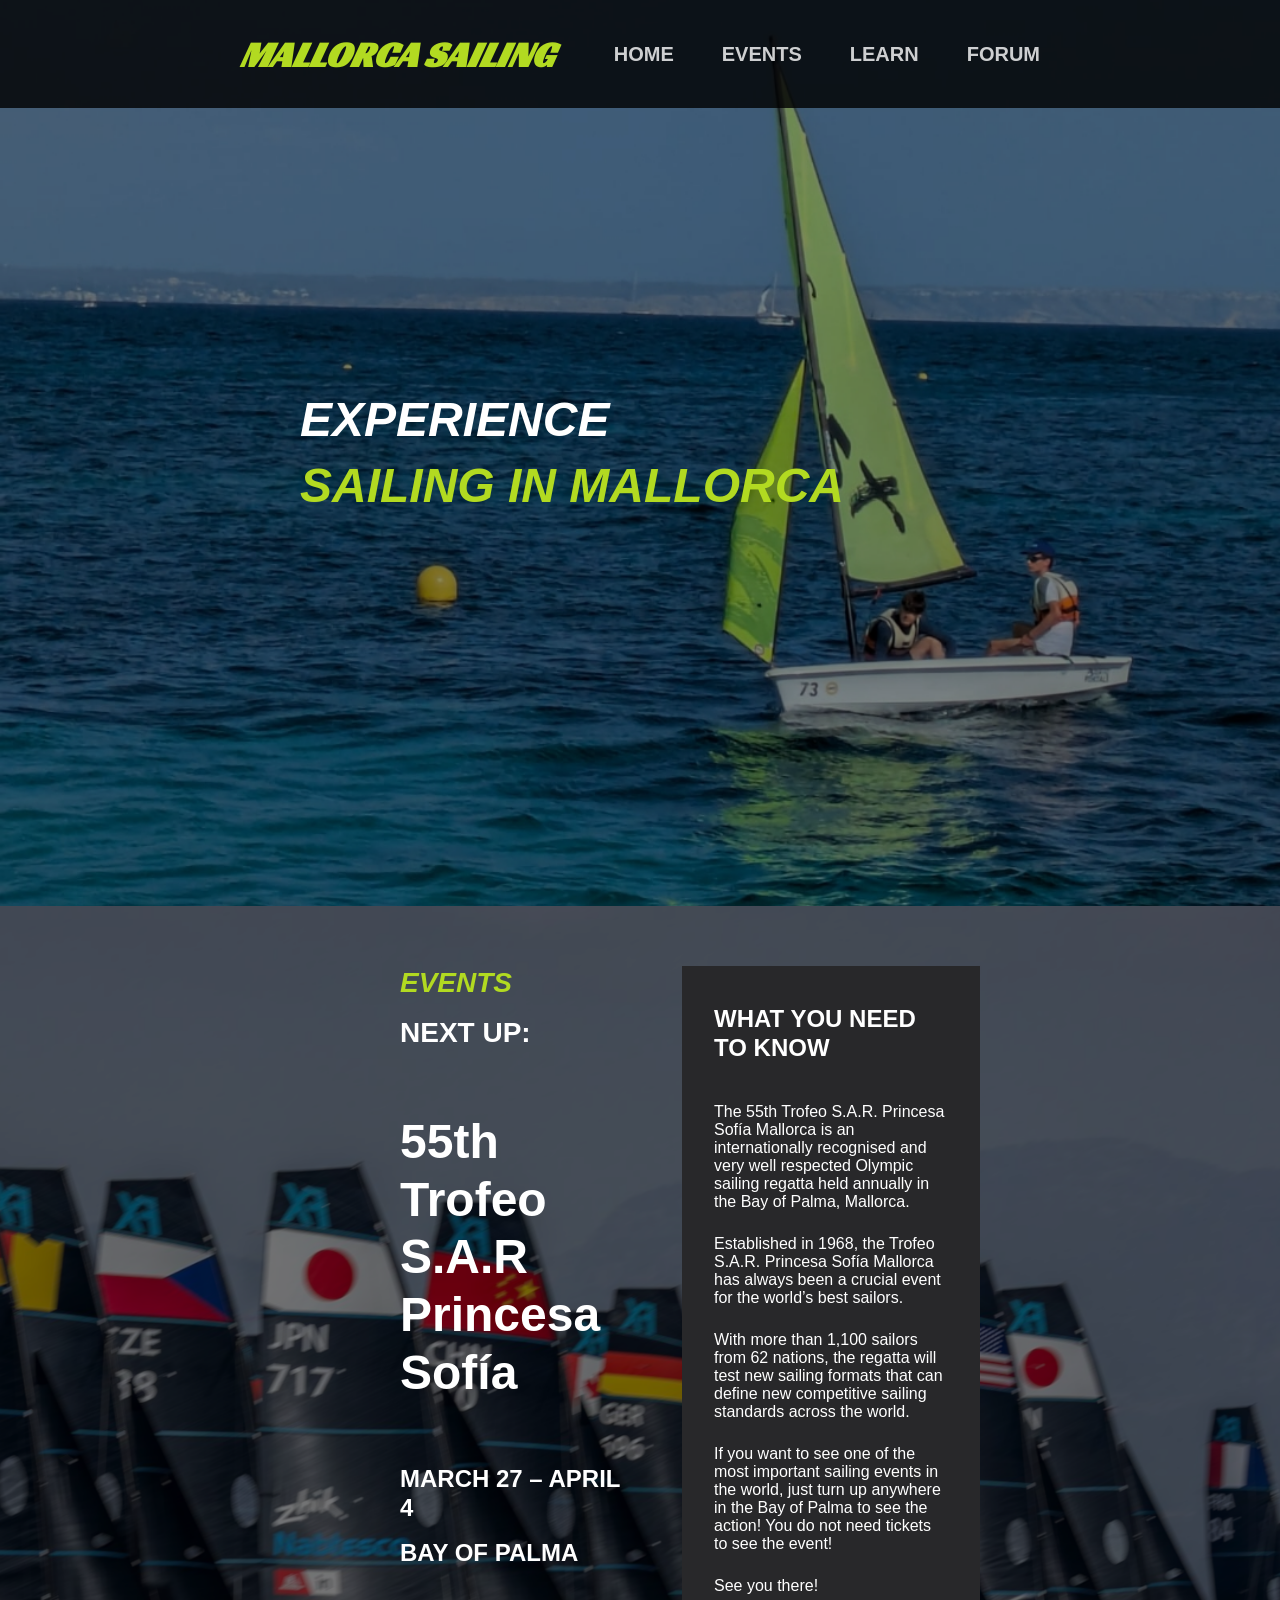
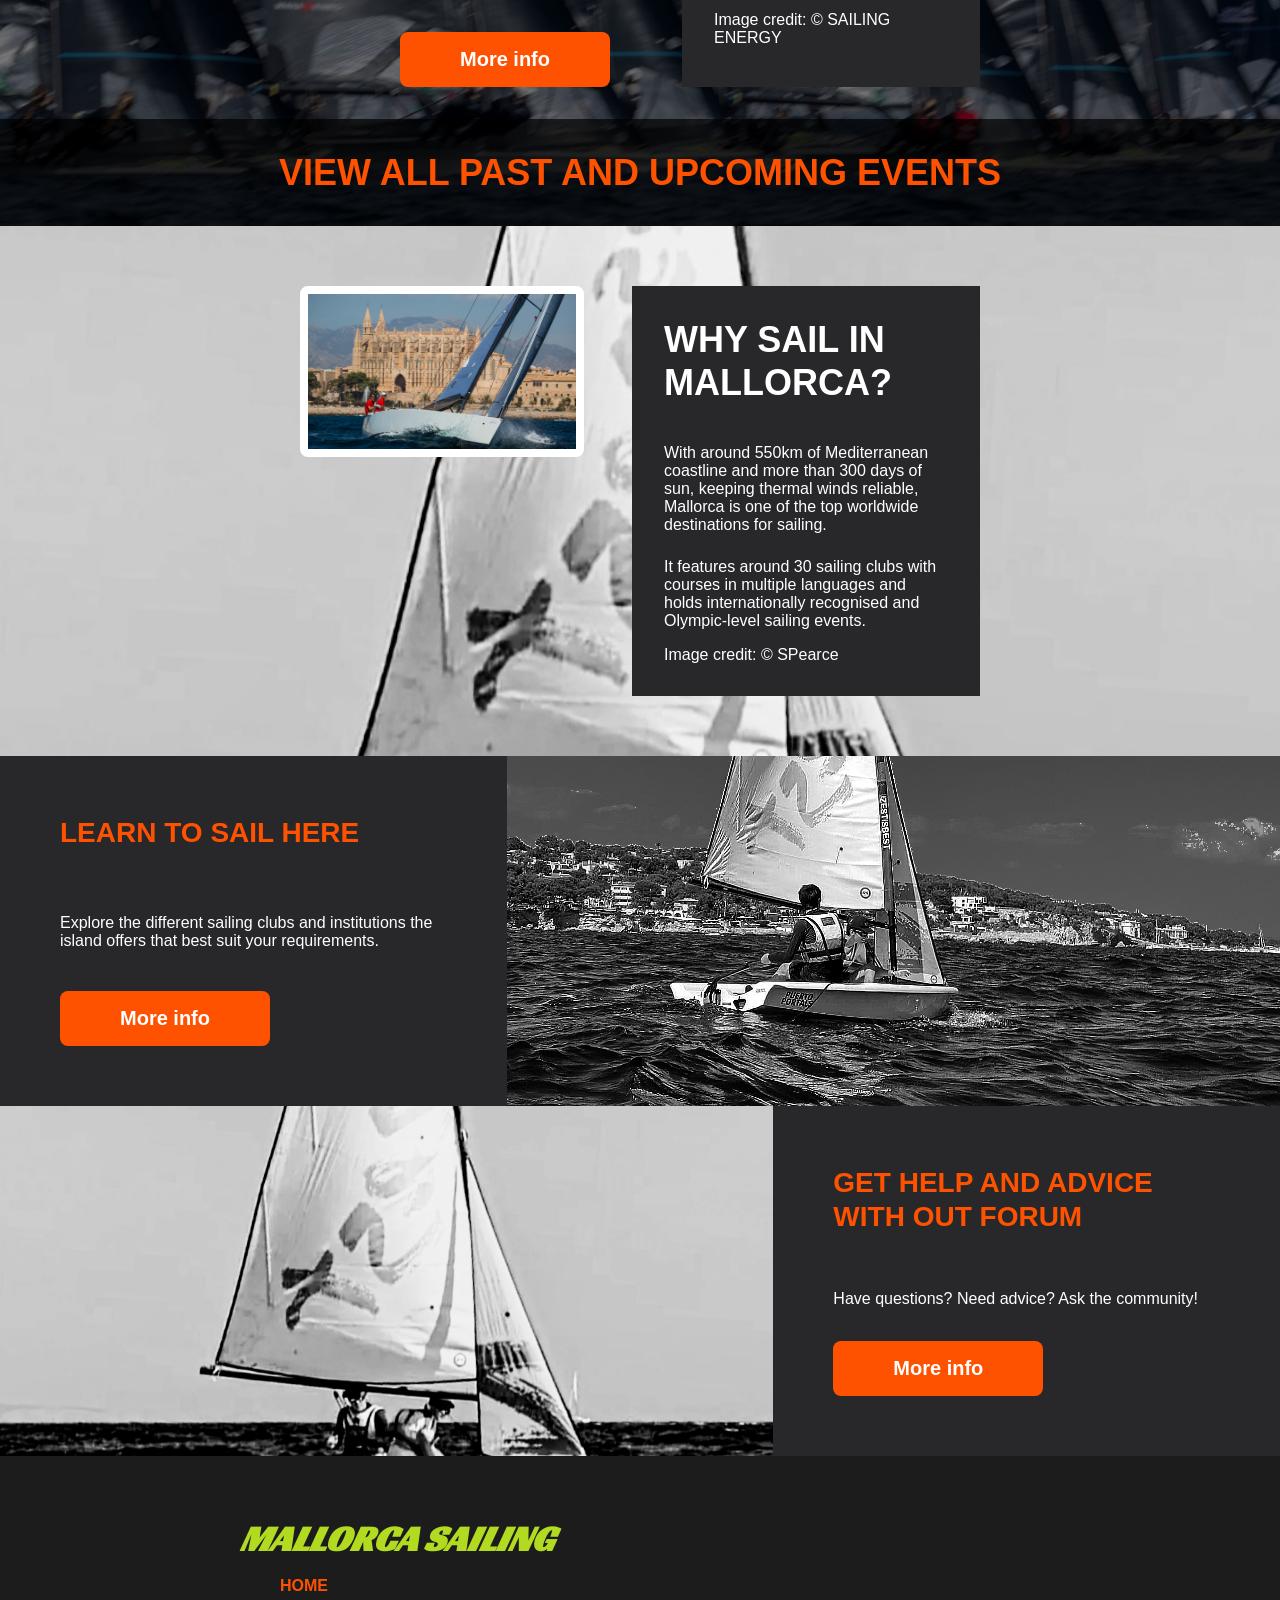
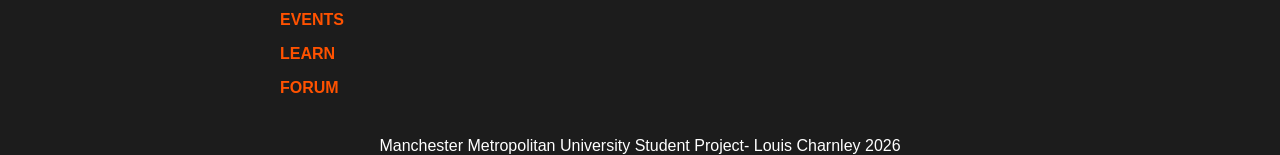
==== commit 8f402544: "Fix HTML encoding issues in index.html" ====
--- a/index.html
+++ b/index.html
@@ -62,14 +62,14 @@
     <div class="trofeotext">
         <div class="maindetails">
         <div class="groupedtext">    
-            <h5 class="sailingeventstitle"><i>EVENTS</i></h5>
-            <h5>NEXT UP:</h5>
+            <h4 class="sailingeventstitle"><i>EVENTS</i></h4>
+            <h4>NEXT UP:</h4>
         </div>
             
          <h2>55th Trofeo S.A.R Princesa Sofía</h2>
             <div class="groupedtext">
-                <h4>MARCH 27 – APRIL 4</h4>
-                <h4>BAY OF PALMA</h4>
+                <h5>MARCH 27 – APRIL 4</54>
+                <h5>BAY OF PALMA</h5>
             </div>
           <a href="eventpage.html"><button class="button1">More info</button></a>
         </div>
@@ -167,4 +167,4 @@
 <!-- END OF AI GENERATED CODE -->
 
 </body>
-</html>+</html>
